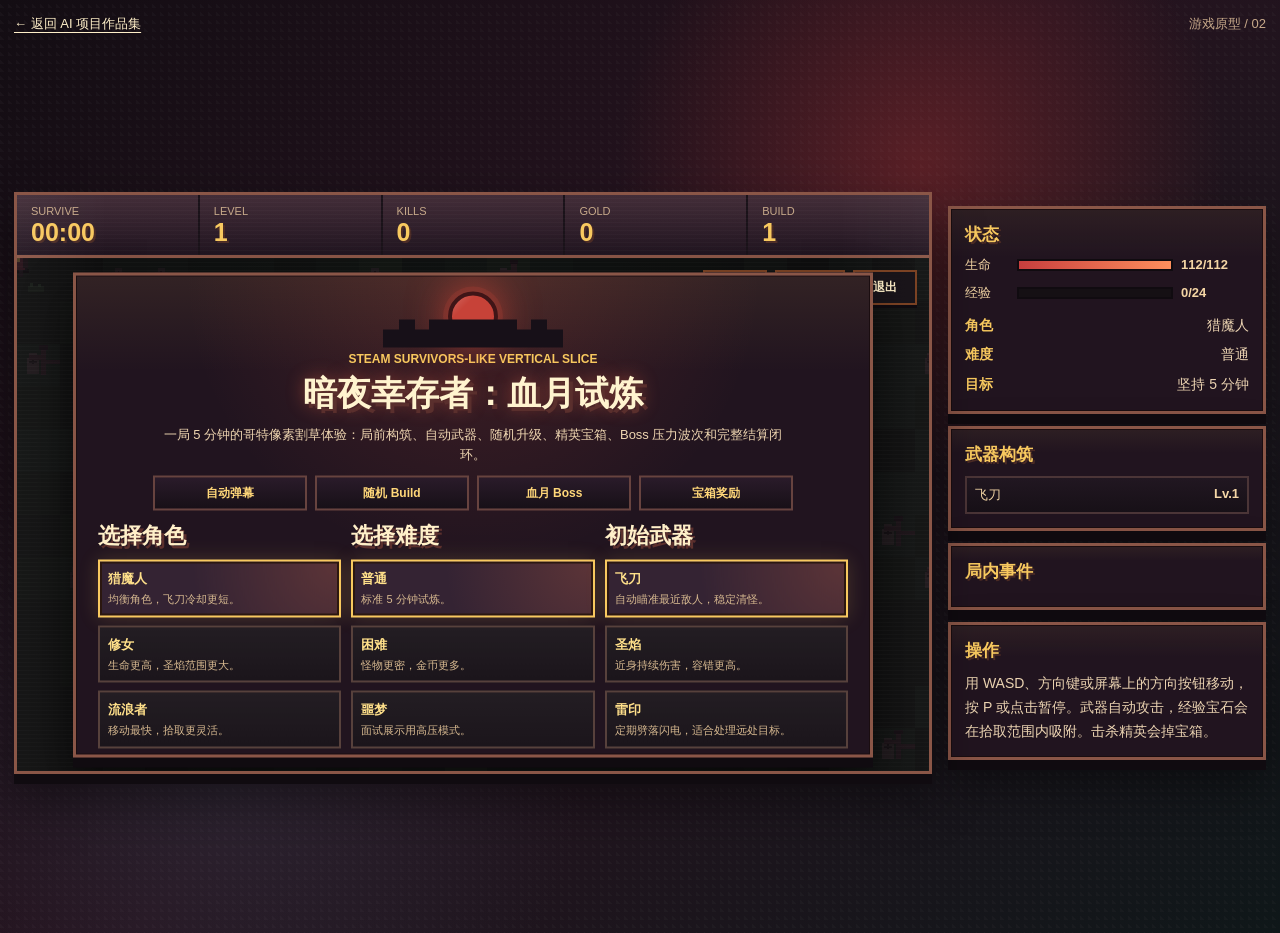
==== game/index.html @ d884057f "Publish interactive AI portfolio" ====
<!doctype html>
<html lang="zh-CN">
  <head>
    <meta charset="UTF-8" />
    <meta name="viewport" content="width=device-width, initial-scale=1.0" />
    <title>暗夜幸存者：血月试炼</title>
    <link rel="icon" href="../assets/mark.svg" type="image/svg+xml" />
    <link rel="stylesheet" href="./style.css" />
  </head>
  <body>
    <header class="portfolio-bar">
      <a href="../">← 返回 AI 项目作品集</a>
      <span>游戏原型 / 02</span>
    </header>
    <main class="app">
      <section class="game-card">
        <div class="game-topbar">
          <div><span class="label">Survive</span><strong id="timeText">00:00</strong></div>
          <div><span class="label">Level</span><strong id="levelText">1</strong></div>
          <div><span class="label">Kills</span><strong id="killText">0</strong></div>
          <div><span class="label">Gold</span><strong id="goldText">0</strong></div>
          <div><span class="label">Build</span><strong id="powerText">0</strong></div>
        </div>

        <div class="canvas-wrap">
          <canvas id="game" width="1024" height="576" aria-label="暗夜幸存者网页游戏画面"></canvas>

          <div class="game-actions">
            <button id="pauseButton" type="button">暂停</button>
            <button id="soundButton" type="button">音效：开</button>
            <button id="exitButton" type="button">退出</button>
          </div>

          <div id="bossBar" class="boss-bar hidden">
            <span id="bossName">血月领主</span>
            <div><i id="bossHp"></i></div>
          </div>

          <section id="startPanel" class="modal menu-panel">
            <div class="title-scene" aria-hidden="true">
              <span class="blood-moon"></span>
              <span class="castle-shape"></span>
            </div>
            <p class="eyebrow">Steam Survivors-like Vertical Slice</p>
            <h1>暗夜幸存者：血月试炼</h1>
            <p class="intro">一局 5 分钟的哥特像素割草体验：局前构筑、自动武器、随机升级、精英宝箱、Boss 压力波次和完整结算闭环。</p>
            <div class="feature-row">
              <span>自动弹幕</span>
              <span>随机 Build</span>
              <span>血月 Boss</span>
              <span>宝箱奖励</span>
            </div>

            <div class="select-grid">
              <div>
                <h2>选择角色</h2>
                <div id="characterOptions" class="option-grid"></div>
              </div>
              <div>
                <h2>选择难度</h2>
                <div id="difficultyOptions" class="option-grid"></div>
              </div>
              <div>
                <h2>初始武器</h2>
                <div id="weaponOptions" class="option-grid"></div>
              </div>
            </div>

            <button id="startButton" class="primary-button start-cta" type="button">开始试炼</button>
          </section>

          <section id="levelUpPanel" class="modal level-panel hidden">
            <p class="eyebrow">Level Up</p>
            <h2>选择一个强化</h2>
            <div id="upgradeList" class="upgrade-list"></div>
          </section>

          <section id="chestPanel" class="modal chest-panel hidden">
            <p class="eyebrow">Treasure Chest</p>
            <h2>血月宝箱</h2>
            <div id="chestReward" class="reward-card"></div>
            <button id="chestButton" class="primary-button" type="button">收下奖励</button>
          </section>

          <section id="pausePanel" class="modal pause-panel hidden">
            <p class="eyebrow">Paused</p>
            <h2>试炼暂停</h2>
            <p class="intro">按 P 或点击继续返回战斗。当前局可以随时退出回到选择界面。</p>
            <button id="resumeButton" class="primary-button" type="button">继续</button>
          </section>

          <section id="resultPanel" class="modal result-panel hidden">
            <p id="resultEyebrow" class="eyebrow">Result</p>
            <h2 id="resultTitle">结算</h2>
            <div id="resultStats" class="result-stats"></div>
            <button id="againButton" class="primary-button" type="button">重新选择</button>
          </section>
        </div>
        <div class="touch-controls" aria-label="触屏移动">
          <button data-direction="ArrowLeft" type="button" aria-label="向左移动">←</button>
          <button data-direction="ArrowUp" type="button" aria-label="向上移动">↑</button>
          <button data-direction="ArrowDown" type="button" aria-label="向下移动">↓</button>
          <button data-direction="ArrowRight" type="button" aria-label="向右移动">→</button>
        </div>
      </section>

      <aside class="side-panel">
        <section>
          <h2>状态</h2>
          <div class="bar-row"><span>生命</span><div class="meter"><i id="hpBar"></i></div><b id="hpText">100/100</b></div>
          <div class="bar-row"><span>经验</span><div class="meter exp"><i id="xpBar"></i></div><b id="xpText">0/24</b></div>
          <div class="meta-list">
            <p><b>角色</b><span id="sideCharacter">-</span></p>
            <p><b>难度</b><span id="sideDifficulty">-</span></p>
            <p><b>目标</b><span>坚持 5 分钟</span></p>
          </div>
        </section>

        <section>
          <h2>武器构筑</h2>
          <ul id="buildList" class="build-list"></ul>
        </section>

        <section>
          <h2>局内事件</h2>
          <ul id="eventList" class="event-list"></ul>
        </section>

        <section>
          <h2>操作</h2>
          <p>用 WASD、方向键或屏幕上的方向按钮移动，按 P 或点击暂停。武器自动攻击，经验宝石会在拾取范围内吸附。击杀精英会掉宝箱。</p>
        </section>
      </aside>
    </main>

    <script src="./game.js"></script>
  </body>
</html>
---- game/style.css ----
:root {
  color-scheme: dark;
  --panel: #21141f;
  --panel-2: #362238;
  --line: #8a5647;
  --ink: #fff0c9;
  --muted: #c7a98a;
  --accent: #f8c95f;
  --hot: #ff7a4a;
  --red: #d94f45;
  --green: #72c264;
  --blue: #73aee8;
  --shadow: rgba(0, 0, 0, 0.46);
}

* { box-sizing: border-box; }

body {
  margin: 0;
  min-height: 100vh;
  background:
    linear-gradient(45deg, rgba(255,255,255,.025) 25%, transparent 25%) 0 0 / 8px 8px,
    radial-gradient(circle at 72% 18%, rgba(187, 56, 51, .34), transparent 19rem),
    radial-gradient(circle at 18% 82%, rgba(57, 77, 92, .28), transparent 22rem),
    linear-gradient(135deg, #130d13 0%, #26131f 48%, #0f1719 100%);
  color: var(--ink);
  font-family: "Microsoft YaHei", "PingFang SC", Arial, sans-serif;
}

button { border: 0; cursor: pointer; font: inherit; }

.app {
  display: grid;
  grid-template-columns: minmax(0, 1fr) 318px;
  gap: 16px;
  width: min(1420px, calc(100vw - 28px));
  min-height: 100vh;
  margin: 0 auto;
  padding: 14px 0;
  align-items: center;
}

.game-card,
.side-panel section,
.modal {
  border: 3px solid var(--line);
  background: var(--panel);
  box-shadow: 0 10px 0 #100b10, 0 0 0 1px #1a0d10 inset, 0 24px 48px var(--shadow);
}

.game-card {
  overflow: hidden;
  position: relative;
}

.game-card::before {
  content: "";
  position: absolute;
  inset: 0;
  pointer-events: none;
  background:
    linear-gradient(90deg, rgba(255,255,255,.04), transparent 10%, transparent 90%, rgba(255,255,255,.03)),
    repeating-linear-gradient(0deg, rgba(255,255,255,.018) 0 1px, transparent 1px 4px);
  mix-blend-mode: screen;
  z-index: 2;
}

.game-topbar {
  display: grid;
  grid-template-columns: repeat(5, 1fr);
  gap: 2px;
  border-bottom: 3px solid var(--line);
  background: #1a1219;
}

.game-topbar > div {
  padding: 10px 14px;
  background:
    linear-gradient(180deg, rgba(255, 201, 95, .08), transparent),
    linear-gradient(180deg, #332035, #20141f);
}

.label {
  display: block;
  margin-bottom: 3px;
  color: var(--muted);
  font-size: 11px;
  text-transform: uppercase;
}

.game-topbar strong {
  color: var(--accent);
  font-size: 25px;
  line-height: 1;
  text-shadow: 2px 2px 0 #4b2b25;
}

.canvas-wrap { position: relative; background: #101414; }

canvas {
  display: block;
  width: 100%;
  aspect-ratio: 16 / 9;
  image-rendering: pixelated;
}

.game-actions {
  position: absolute;
  top: 12px;
  right: 12px;
  display: flex;
  gap: 8px;
  z-index: 4;
}

.game-actions button,
.primary-button {
  border: 3px solid #7c4324;
  border-radius: 0;
  background: linear-gradient(180deg, #ffe08a, #d99035);
  color: #24140d;
  font-weight: 800;
  box-shadow: inset 0 -4px 0 rgba(92,46,15,.32), 0 5px 0 #3b2117;
}

.game-actions button {
  min-width: 64px;
  padding: 7px 9px;
  border-width: 2px;
  background: rgba(27,21,27,.92);
  color: var(--ink);
  font-size: 12px;
  box-shadow: 0 3px 0 #100b10;
}

.primary-button { min-width: 168px; padding: 12px 18px; }
.start-cta { padding: 10px 18px; }
button:hover { filter: brightness(1.08); }

.boss-bar {
  position: absolute;
  top: 12px;
  left: 50%;
  width: min(480px, calc(100% - 360px));
  transform: translateX(-50%);
  padding: 8px;
  border: 3px solid #8e403c;
  background: rgba(22, 12, 17, .94);
  text-align: center;
  z-index: 3;
}

.boss-bar span {
  display: block;
  margin-bottom: 5px;
  color: #ffcf6b;
  font-weight: 800;
}

.boss-bar div,
.meter {
  height: 12px;
  border: 2px solid #100b10;
  background: #151014;
}

.boss-bar i,
.meter i {
  display: block;
  width: 100%;
  height: 100%;
  background: linear-gradient(90deg, #c73e3e, #ff8f5d);
}

.meter.exp i { background: linear-gradient(90deg, #2c744a, var(--green)); }

.modal {
  position: absolute;
  inset: 50% auto auto 50%;
  width: min(800px, calc(100% - 48px));
  max-height: calc(100% - 28px);
  overflow: hidden;
  transform: translate(-50%, -50%);
  padding: 18px 22px;
  text-align: center;
  z-index: 5;
  background:
    linear-gradient(180deg, rgba(255, 201, 95, .08), transparent 20%),
    radial-gradient(circle at 50% 0, rgba(255, 99, 71, .16), transparent 18rem),
    var(--panel);
}

.modal h1,
.modal h2 {
  margin: 0 0 12px;
  color: var(--ink);
  line-height: 1.15;
  text-shadow: 3px 3px 0 #5a2f2d;
}

.modal h1 {
  font-size: 34px;
  color: #fff4cf;
  text-shadow: 4px 4px 0 #5a2f2d, 0 0 18px rgba(255, 109, 74, .45);
}
.modal h2 { font-size: 22px; }

.eyebrow {
  margin: 0 0 8px;
  color: var(--accent);
  font-size: 12px;
  font-weight: 800;
  text-transform: uppercase;
}

.intro {
  margin: 0 auto 10px;
  max-width: 620px;
  color: #efd6b1;
  font-size: 13px;
  line-height: 1.6;
}

.title-scene {
  position: relative;
  height: 58px;
  margin: -4px auto 4px;
}

.blood-moon {
  position: absolute;
  left: 50%;
  top: 2px;
  width: 50px;
  height: 50px;
  transform: translateX(-50%);
  border: 4px solid #3f1517;
  border-radius: 50%;
  background:
    linear-gradient(135deg, rgba(255,255,255,.2), transparent 28%),
    #c74238;
  box-shadow: 0 0 0 5px rgba(199,66,56,.18), 0 0 40px rgba(255, 80, 58, .72);
}

.castle-shape {
  position: absolute;
  left: 50%;
  bottom: 0;
  width: 180px;
  height: 28px;
  transform: translateX(-50%);
  background:
    linear-gradient(90deg, transparent 0 16px, #171018 16px 32px, transparent 32px 46px, #171018 46px 134px, transparent 134px 148px, #171018 148px 164px, transparent 164px),
    linear-gradient(#171018, #171018);
  background-size: 100% 14px, 100% 18px;
  background-position: 0 0, 0 10px;
  background-repeat: no-repeat;
}

.feature-row {
  display: grid;
  grid-template-columns: repeat(4, 1fr);
  gap: 8px;
  margin: 10px auto 12px;
  max-width: 640px;
}

.feature-row span {
  padding: 7px 6px;
  border: 2px solid #67433f;
  background: linear-gradient(180deg, #2a1b2a, #171017);
  color: #ffd779;
  font-size: 12px;
  font-weight: 800;
}

.select-grid {
  display: grid;
  grid-template-columns: repeat(3, 1fr);
  gap: 10px;
  margin: 10px 0 12px;
  text-align: left;
}

.option-grid,
.upgrade-list {
  display: grid;
  gap: 8px;
}

.choice-card,
.upgrade-card,
.reward-card {
  width: 100%;
  padding: 8px;
  border: 2px solid #57413c;
  background:
    linear-gradient(180deg, rgba(255,255,255,.035), transparent),
    #1b151b;
  color: #f5d7a7;
  text-align: left;
}

.choice-card strong,
.upgrade-title {
  display: block;
  color: #ffe08a;
  font-size: 13px;
}

.choice-card small,
.upgrade-desc,
.reward-card p {
  display: block;
  margin-top: 4px;
  color: #d7b990;
  font-size: 11px;
  line-height: 1.4;
}

.choice-card.active {
  border-color: var(--accent);
  background:
    radial-gradient(circle at 100% 0, rgba(255, 122, 74, .2), transparent 60%),
    #342333;
  box-shadow: inset 0 0 0 2px #2b1710, 0 0 18px rgba(248, 201, 95, .18);
}

.upgrade-card {
  display: grid;
  grid-template-columns: 38px 1fr auto;
  gap: 10px;
  align-items: center;
  border-color: #7c4324;
  background: linear-gradient(180deg, #ffe08a, #d99035);
  color: #24140d;
}

.upgrade-icon {
  display: grid;
  width: 34px;
  height: 34px;
  place-items: center;
  border: 2px solid #60311c;
  background: #2a1710;
  color: #ffe08a;
  font-weight: 900;
}

.upgrade-title { color: #24140d; font-weight: 900; }
.upgrade-desc { color: rgba(36,20,13,.74); }
.upgrade-level { color: rgba(36,20,13,.68); font-size: 12px; }

.side-panel { display: grid; gap: 12px; }
.side-panel section { padding: 14px; }

.side-panel section {
  background:
    linear-gradient(180deg, rgba(248,201,95,.06), transparent 24%),
    var(--panel);
}

.side-panel h2 {
  margin: 0 0 10px;
  color: var(--accent);
  font-size: 17px;
  text-shadow: 2px 2px 0 #4b2b25;
}

.side-panel p {
  margin: 0;
  color: #ecd4b2;
  font-size: 14px;
  line-height: 1.7;
}

.bar-row {
  display: grid;
  grid-template-columns: 44px 1fr 68px;
  gap: 8px;
  align-items: center;
  margin-top: 10px;
  color: #f4d6a5;
  font-size: 13px;
}

.meta-list { display: grid; gap: 6px; margin-top: 12px; }
.meta-list p { display: flex; justify-content: space-between; gap: 8px; }
.meta-list b { color: var(--accent); }

.build-list,
.event-list {
  display: grid;
  gap: 8px;
  padding: 0;
  margin: 0;
  list-style: none;
}

.build-list li,
.event-list li {
  display: flex;
  justify-content: space-between;
  gap: 8px;
  padding: 8px;
  border: 2px solid #4b3537;
  background: linear-gradient(180deg, #211721, #171017);
  color: #f5d7a7;
  font-size: 13px;
}

.event-list li { display: block; color: #d7b990; }

.result-stats {
  display: grid;
  grid-template-columns: repeat(2, 1fr);
  gap: 8px;
  margin: 14px 0;
}

.result-stats div {
  padding: 10px;
  border: 2px solid #57413c;
  background: #1b151b;
}

.result-stats b {
  display: block;
  color: var(--accent);
  font-size: 20px;
}

.hidden { display: none; }

.portfolio-bar {
  display: flex;
  justify-content: space-between;
  align-items: center;
  gap: 12px;
  width: min(1420px, calc(100% - 28px));
  margin: 0 auto;
  padding: 15px 0 0;
  font-size: 13px;
  color: var(--muted);
}
.portfolio-bar a { color: var(--ink); text-underline-offset: 4px; }
.touch-controls { display: none; }
.modal { overflow: auto; }

@media (any-pointer: coarse) {
  .game-card:not(:has(.modal:not(.hidden))) .touch-controls {
    display: flex;
    justify-content: center;
    gap: 8px;
    padding: 10px;
  }
  .touch-controls button {
    min-width: 48px;
    min-height: 44px;
    touch-action: none;
    background: var(--panel-2);
    color: var(--ink);
    border: 1px solid var(--line);
    border-radius: 4px;
  }
  .touch-controls button:active { background: var(--line); }
}

@media (max-width: 980px) {
  .app { grid-template-columns: 1fr; align-content: start; }
  .side-panel { grid-template-columns: repeat(2, 1fr); }
  .select-grid { grid-template-columns: 1fr; }
}

@media (max-width: 640px) {
  .app { width: min(100vw - 12px, 1420px); padding: 6px 0; }
  .game-topbar { grid-template-columns: repeat(2, 1fr); }
  .side-panel { grid-template-columns: 1fr; }
  .modal { padding: 16px; }
  .modal h1 { font-size: 24px; }
  .upgrade-card,
  .result-stats { grid-template-columns: 1fr; }
  .feature-row { grid-template-columns: repeat(2, 1fr); }
  .canvas-wrap:has(.menu-panel:not(.hidden)) canvas,
  .canvas-wrap:has(.menu-panel:not(.hidden)) .game-actions { display: none; }
  .menu-panel:not(.hidden) { position: relative; inset: auto; transform: none; width: 100%; max-height: none; }
  .boss-bar { top: 55px; width: 65%; }
}
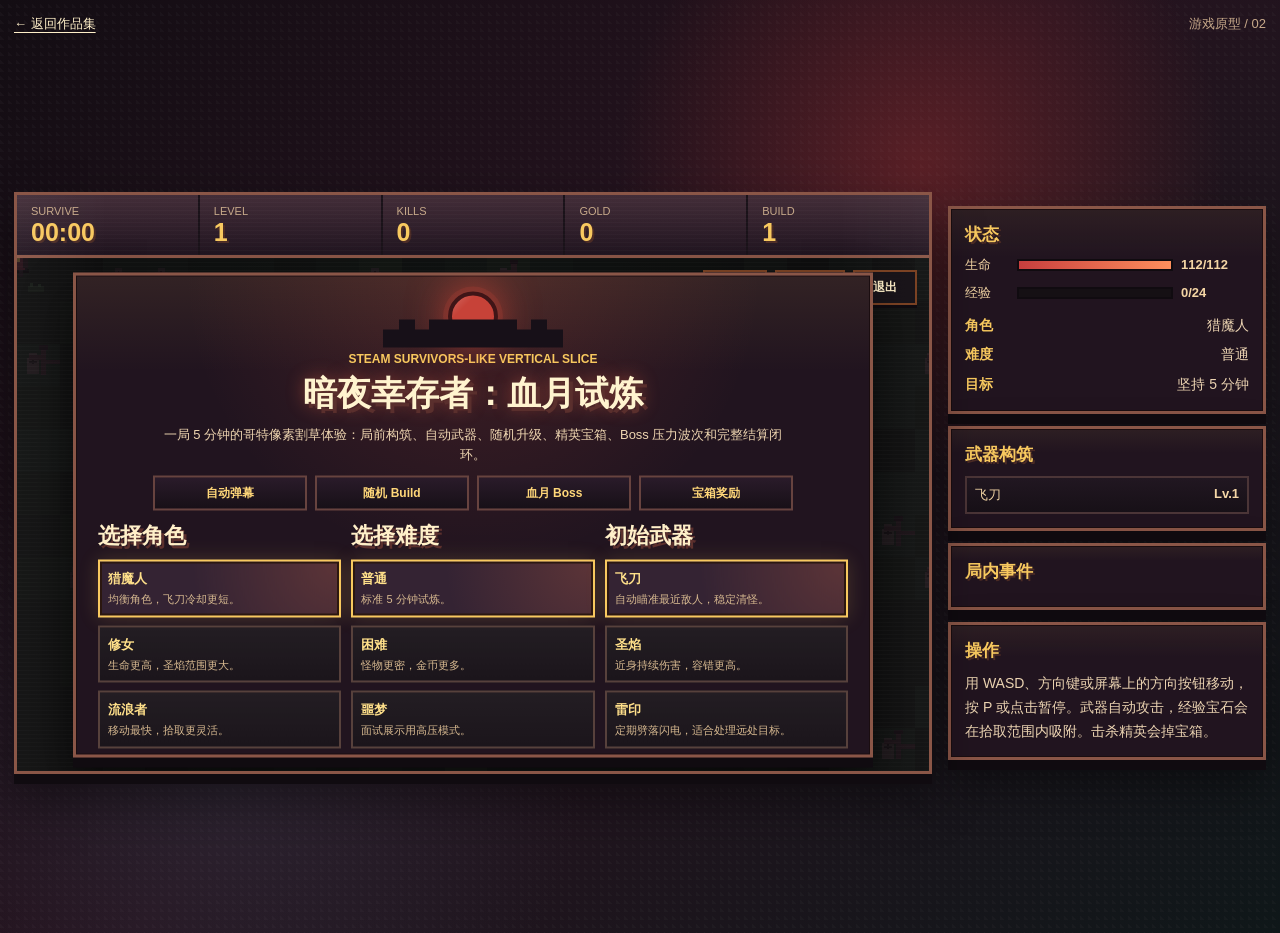
==== commit 72a0fb6e: "Rename website to Portfolio" ====
--- a/game/index.html
+++ b/game/index.html
@@ -9,7 +9,7 @@
   </head>
   <body>
     <header class="portfolio-bar">
-      <a href="../">← 返回 AI 项目作品集</a>
+      <a href="../">← 返回作品集</a>
       <span>游戏原型 / 02</span>
     </header>
     <main class="app">
